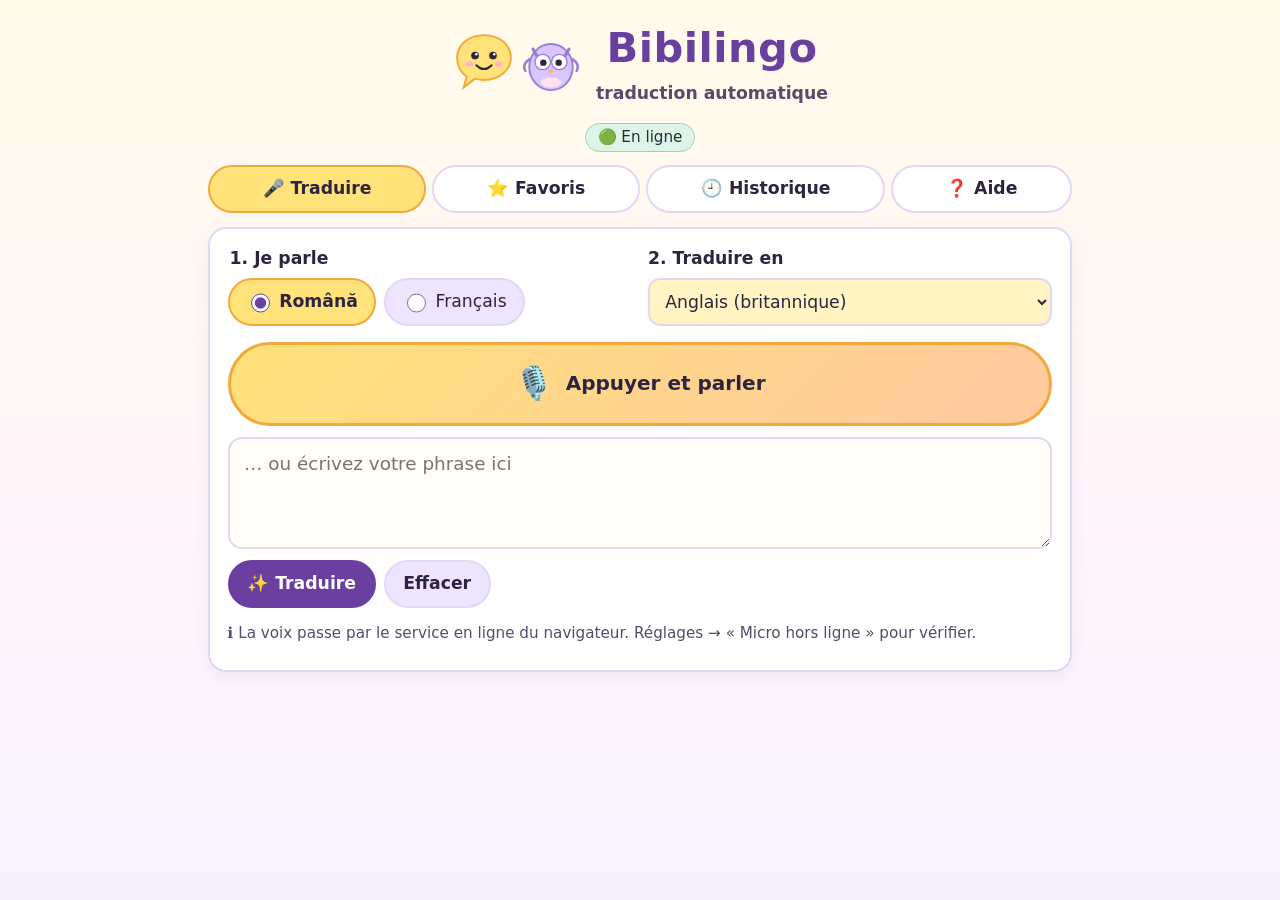
==== web/index.html @ a71713a9 "Bibilingo 1.0.0 – application Android, site web et compilation automatique Co-Authored-By: Claude Op" ====
<!DOCTYPE html>
<html lang="fr">
<head>
<meta charset="utf-8">
<meta name="viewport" content="width=device-width, initial-scale=1, viewport-fit=cover">
<meta http-equiv="Content-Security-Policy" content="default-src 'self'; script-src 'self'; style-src 'self'; img-src 'self' data:; connect-src 'self' https://api.mymemory.translated.net; media-src 'self'; object-src 'none'; base-uri 'none'; form-action 'none'">
<meta name="referrer" content="no-referrer">
<meta name="theme-color" content="#FFE27A">
<meta name="description" content="Bibilingo – traduction automatique : parlez en roumain ou en français, obtenez la traduction écrite et l'audio dans 15 langues, même hors ligne.">
<title>Bibilingo – traduction automatique</title>
<link rel="manifest" href="manifest.webmanifest">
<link rel="icon" href="icons/icon.svg" type="image/svg+xml">
<link rel="apple-touch-icon" href="icons/icon-192.png">
<link rel="stylesheet" href="styles.css">
</head>
<body>
<a class="skip" href="#main">Aller au contenu principal</a>

<header class="top">
  <div class="mascots" aria-hidden="true">
    <svg class="bibi" viewBox="0 0 100 100"><path d="M50 8c24 0 42 15 42 35S74 78 50 78c-5 0-10-1-14-2L18 90l5-17C13 66 8 55 8 43 8 23 26 8 50 8z" fill="#FFE27A" stroke="#F2A93B" stroke-width="3"/><circle cx="36" cy="40" r="6" fill="#2E2440"/><circle cx="64" cy="40" r="6" fill="#2E2440"/><circle cx="38" cy="38" r="2" fill="#fff"/><circle cx="66" cy="38" r="2" fill="#fff"/><ellipse cx="27" cy="53" rx="6" ry="4" fill="#FFB3C7"/><ellipse cx="73" cy="53" rx="6" ry="4" fill="#FFB3C7"/><path class="mouth" d="M38 55q12 12 24 0" fill="none" stroke="#2E2440" stroke-width="3" stroke-linecap="round"/></svg>
    <svg class="lingo" viewBox="0 0 100 100"><ellipse cx="50" cy="58" rx="34" ry="36" fill="#D9C6FF" stroke="#9B7BD8" stroke-width="3"/><path d="M22 30l8 14M78 30l-8 14" stroke="#9B7BD8" stroke-width="5" stroke-linecap="round"/><circle cx="37" cy="50" r="12" fill="#fff" stroke="#9B7BD8" stroke-width="2"/><circle cx="63" cy="50" r="12" fill="#fff" stroke="#9B7BD8" stroke-width="2"/><circle cx="38" cy="51" r="5" fill="#2E2440"/><circle cx="62" cy="51" r="5" fill="#2E2440"/><path d="M45 62l5 7 5-7z" fill="#FFB36B"/><ellipse cx="50" cy="82" rx="16" ry="8" fill="#FFE0EC"/><path d="M10 64q-6-10 6-18M90 64q6-10-6-18" stroke="#9B7BD8" stroke-width="4" fill="none" stroke-linecap="round"/></svg>
  </div>
  <div>
    <h1>Bibilingo</h1>
    <p class="subtitle">traduction automatique</p>
  </div>
  <p id="net" class="net" role="status"></p>
</header>

<nav class="tabs" aria-label="Sections">
  <button class="tab" aria-controls="p-traduire" aria-current="page" data-tab="p-traduire">🎤 Traduire</button>
  <button class="tab" aria-controls="p-guide" data-tab="p-guide">⭐ Favoris</button>
  <button class="tab" aria-controls="p-histo" data-tab="p-histo">🕘 Historique</button>
  <button class="tab" aria-controls="p-aide" data-tab="p-aide">❓ Aide</button>
</nav>

<main id="main">

<!-- ===== TRADUIRE ===== -->
<section id="p-traduire" class="panel" aria-labelledby="h-trad">
  <h2 id="h-trad" class="sr-only">Traduire</h2>

  <div class="langs">
    <fieldset class="src">
      <legend>1. Je parle</legend>
      <label class="pill"><input type="radio" name="src" value="ro" checked> Română</label>
      <label class="pill"><input type="radio" name="src" value="fr"> Français</label>
    </fieldset>
    <div class="tgt">
      <label for="target">2. Traduire en</label>
      <select id="target"></select>
    </div>
  </div>

  <div class="input-zone">
    <button id="mic" class="mic" type="button" aria-pressed="false">
      <span class="mic-ico" aria-hidden="true">🎙️</span>
      <span id="mic-label">Appuyer et parler</span>
    </button>
    <label for="text" class="sr-only">Texte à traduire</label>
    <textarea id="text" rows="3" maxlength="1000" placeholder="… ou écrivez votre phrase ici"></textarea>
    <div class="row">
      <button id="go" class="btn primary" type="button">✨ Traduire</button>
      <button id="clear" class="btn" type="button">Effacer</button>
    </div>
    <p id="mic-info" class="hint" role="status"></p>
  </div>

  <article id="result" class="result" aria-live="polite" hidden>
    <p class="badge" id="r-source"></p>
    <p class="r-text" id="r-text"></p>
    <div class="row">
      <button id="speak" class="btn primary" type="button">🔊 Écouter</button>
      <button id="slow" class="btn" type="button">🐢 Lentement</button>
      <button id="copy" class="btn" type="button">📋 Copier</button>
      <button id="fav" class="btn" type="button">⭐ Favori</button>
    </div>
    <h3 class="words-title">Touchez un mot pour l'entendre</h3>
    <div id="words" class="words"></div>
    <p id="voice-info" class="hint"></p>
  </article>

  <div id="fallback" class="fallback" hidden>
    <p><strong>Traduction impossible ici pour l'instant.</strong> Cet appareil n'a pas de traducteur intégré et la phrase n'est pas dans vos favoris.</p>
    <ol>
      <li>Avec internet : activez « Traduction en ligne » dans <button class="link" type="button" data-goto="p-aide">Aide → Réglages</button>, puis retraduisez.</li>
      <li>Sans internet : choisissez une phrase proche dans les <button class="link" type="button" data-goto="p-guide">Favoris</button>.</li>
      <li>Ou ouvrez le texte dans Google Traduction (le texte est envoyé à Google) :</li>
    </ol>
    <a id="gt-link" class="btn" href="#" target="_blank" rel="noopener noreferrer">Ouvrir dans Google Traduction ↗</a>
    <p class="hint">Ne faites jamais cela avec une information confidentielle.</p>
  </div>
</section>

<!-- ===== GUIDE ===== -->
<section id="p-guide" class="panel" aria-labelledby="h-guide" hidden>
  <h2 id="h-guide">Favoris et phrases métier (100 % hors ligne)</h2>
  <p class="hint">Langue : <strong id="g-lang"></strong> · changez-la dans l'onglet Traduire.</p>
  <div id="cats" class="cats" role="group" aria-label="Catégories"></div>
  <ul id="phrases" class="phrases"></ul>
</section>

<!-- ===== HISTORIQUE ===== -->
<section id="p-histo" class="panel" aria-labelledby="h-histo" hidden>
  <h2 id="h-histo">Historique</h2>
  <p class="hint">Gardé uniquement sur cet appareil (50 dernières traductions).</p>
  <div class="row">
    <label class="pill"><input type="checkbox" id="keep-histo" checked> Garder l'historique</label>
    <button id="clear-histo" class="btn" type="button">🗑️ Tout effacer</button>
  </div>
  <ul id="histo" class="phrases"></ul>
</section>

<!-- ===== AIDE ===== -->
<section id="p-aide" class="panel" aria-labelledby="h-aide" hidden>
  <h2 id="h-aide">Aide et confidentialité</h2>
  <h3>Comment ça marche ?</h3>
  <ol>
    <li>Choisissez <strong>Română</strong> ou <strong>Français</strong>.</li>
    <li>Choisissez la langue d'arrivée.</li>
    <li>Appuyez sur 🎙️ et parlez : la traduction s'affiche <strong>et se lit toute seule</strong>. (Ou écrivez, puis ✨ Traduire.)</li>
    <li>Réécoutez (🔊), lentement (🐢), ou touchez un mot pour l'entendre seul.</li>
  </ol>
  <h3>Ce qui marche sans internet</h3>
  <ul>
    <li><strong>Partout :</strong> vos favoris, les 30 phrases métier (× 15 langues), l'historique, et l'audio si la voix de la langue est installée.</li>
    <li><strong>Sur PC Windows 11 avec Chrome ou Edge récents :</strong> la traduction de n'importe quelle phrase, sur l'appareil (le modèle se télécharge une fois).</li>
    <li><strong>Micro :</strong> sur l'appareil quand c'est possible ; sinon le navigateur utilise son service en ligne (Google ou Apple). L'état est affiché sous le micro.</li>
  </ul>
  <div id="native-box" class="settings" hidden>
    <h3>Langues hors ligne (application Android)</h3>
    <p>À faire <strong>une fois, avec internet</strong> : environ 30 Mo par langue.</p>
    <label class="pill"><input type="checkbox" id="wifi-only" checked> Seulement en Wi-Fi</label>
    <button id="dl-all" class="btn primary" type="button">⬇️ Télécharger toutes les langues</button>
    <p id="dl-status" class="hint" role="status"></p>
    <button id="voice-settings" class="btn" type="button">🔊 Réglages des voix du téléphone</button>
  </div>
  <h3>Réglages</h3>
  <div class="settings">
    <label class="pill"><input type="checkbox" id="set-auto"> Lire la traduction automatiquement</label>
    <label class="pill"><input type="checkbox" id="set-online"> Traduction en ligne (si pas de traducteur sur l'appareil)</label>
    <p class="hint">En ligne, le texte est envoyé au service MyMemory (Translated, Italie). Désactivé par défaut. À ne pas utiliser pour une information confidentielle.</p>
    <label for="set-rate">Vitesse de la voix</label>
    <select id="set-rate"><option value="0.7">Lente</option><option value="0.95">Normale</option><option value="1.15">Rapide</option></select>
    <button id="probe-sr" class="btn" type="button">🎙️ Micro hors ligne : vérifier / installer</button>
    <button id="forget-mic" class="btn" type="button">Retirer mon accord pour le micro en ligne</button>
  </div>
  <h3>Installer les voix (prononciation hors ligne)</h3>
  <ul>
    <li><strong>Windows 11 :</strong> Paramètres → Heure et langue → Voix → Ajouter des voix (ex. « English (United Kingdom) »).</li>
    <li><strong>Android :</strong> Paramètres → Système → Langues → Synthèse vocale → Moteur Google → Installer les données vocales.</li>
    <li><strong>iPhone :</strong> Réglages → Accessibilité → Contenu énoncé → Voix → choisir la langue → télécharger.</li>
  </ul>
  <h3>État de cet appareil</h3>
  <ul id="caps" class="caps"></ul>
  <h3>Confidentialité (RGPD)</h3>
  <p>Traduction hors ligne de l'application Android : <strong>Google ML Kit</strong> (modèles Google Traduction). Les traductions automatiques peuvent contenir des erreurs : vérifiez les phrases importantes.</p>
  <p>Bibilingo ne collecte aucune donnée, n'a pas de serveur, pas de publicité ni de traceur. Détails : <a href="privacy.html">politique de confidentialité</a>.</p>
  <p class="hint">Version <span id="ver"></span></p>
</section>
</main>

<div id="consent" class="modal" role="dialog" aria-modal="true" aria-labelledby="c-title" hidden>
  <div class="modal-box">
    <h2 id="c-title">Micro : une précision</h2>
    <p>Sur cet appareil, la reconnaissance de la voix <strong>passe par le service en ligne du navigateur</strong> (Google ou Apple). Votre voix leur est donc envoyée.</p>
    <p>Pour rester 100 % privé, écrivez plutôt votre phrase ou utilisez le guide.</p>
    <div class="row">
      <button id="c-ok" class="btn primary" type="button">J'accepte, utiliser le micro</button>
      <button id="c-no" class="btn" type="button">Non merci</button>
    </div>
  </div>
</div>

<p id="toast" class="toast" role="status" aria-live="polite"></p>

<script src="phrases.js"></script>
<script src="app.js"></script>
</body>
</html>
---- web/styles.css ----
:root{
  --jaune:#FFF4C2; --jaune-fort:#FFE27A; --orange:#FFD9B3; --orange-fort:#F2A93B;
  --mauve:#EDE4FF; --mauve-fort:#6B3FA0; --rose:#FFE0EC; --vert:#DDF5E6;
  --texte:#2E2440; --doux:#574B6A; --bord:#E3D7F2; --blanc:#fff;
  --r:18px;
}
*{box-sizing:border-box}
html{-webkit-text-size-adjust:100%}
body{margin:0;min-height:100vh;font-family:"Segoe UI",system-ui,-apple-system,Roboto,"Noto Sans",Arial,sans-serif;font-size:1.08rem;line-height:1.55;color:var(--texte);
  background:linear-gradient(180deg,#FFFBEA 0%,#FFF5FA 55%,#F7F2FF 100%);
  padding:env(safe-area-inset-top) env(safe-area-inset-right) env(safe-area-inset-bottom) env(safe-area-inset-left)}
button,select,textarea,input{font:inherit;color:inherit}
:focus-visible{outline:3px solid #E86A10;outline-offset:2px}
.sr-only{position:absolute;width:1px;height:1px;overflow:hidden;clip:rect(0 0 0 0);white-space:nowrap}
.skip{position:absolute;left:-999px;top:0}.skip:focus{left:1rem;top:1rem;background:#fff;padding:.5rem 1rem;z-index:20;border-radius:8px}

.top{display:flex;align-items:center;gap:.8rem;flex-wrap:wrap;justify-content:center;padding:1rem 1rem .4rem;text-align:center}
.top h1{margin:0;font-size:clamp(1.9rem,6vw,2.6rem);letter-spacing:.5px;color:var(--mauve-fort)}
.subtitle{margin:0;font-weight:600;color:var(--doux)}
.mascots{display:flex;gap:.2rem}
.mascots svg{width:64px;height:64px}
.net{flex-basis:100%;margin:.2rem 0 0;font-size:.95rem}
.net span{display:inline-block;padding:.1rem .7rem;border-radius:999px;background:var(--vert);border:1px solid #9BD3B0}
.net span.off{background:var(--orange);border-color:var(--orange-fort)}

.tabs{display:flex;gap:.4rem;overflow-x:auto;padding:.4rem 1rem;max-width:56rem;margin:0 auto;scrollbar-width:thin}
.tab{flex:1 0 auto;min-height:48px;border:2px solid var(--bord);background:var(--blanc);border-radius:999px;padding:.4rem 1rem;cursor:pointer;font-weight:600}
.tab[aria-current="page"]{background:var(--jaune-fort);border-color:var(--orange-fort)}

main{max-width:56rem;margin:0 auto;padding:.5rem 1rem 3rem}
.panel{background:var(--blanc);border:2px solid var(--bord);border-radius:var(--r);padding:1rem 1.1rem 1.3rem;box-shadow:0 6px 18px rgba(107,63,160,.07)}
h2{margin:.2rem 0 .6rem;font-size:1.35rem}
h3{font-size:1.1rem;margin:1rem 0 .4rem}

.langs{display:grid;grid-template-columns:1fr 1fr;gap:1rem;align-items:end}
@media (max-width:560px){.langs{grid-template-columns:1fr}}
fieldset{border:0;margin:0;padding:0;display:flex;gap:.5rem;flex-wrap:wrap}
legend,.tgt label{font-weight:700;margin-bottom:.35rem;display:block}
.pill{display:inline-flex;align-items:center;gap:.4rem;min-height:48px;padding:.3rem 1rem;border-radius:999px;background:var(--mauve);border:2px solid var(--bord);cursor:pointer}
.pill:has(input:checked){background:var(--jaune-fort);border-color:var(--orange-fort);font-weight:700}
.pill input{width:1.2rem;height:1.2rem;accent-color:var(--mauve-fort)}
select{width:100%;min-height:48px;padding:.4rem .7rem;border-radius:12px;border:2px solid var(--bord);background:var(--jaune)}

.input-zone{margin-top:1rem;display:grid;gap:.7rem}
.mic{display:flex;align-items:center;justify-content:center;gap:.7rem;min-height:84px;border-radius:999px;border:3px solid var(--orange-fort);
  background:linear-gradient(135deg,var(--jaune-fort),#FFC8A0);font-size:1.25rem;font-weight:700;cursor:pointer}
.mic-ico{font-size:2rem}
.mic[aria-pressed="true"]{background:linear-gradient(135deg,#FFB3C7,#D9C6FF);border-color:var(--mauve-fort)}
textarea{width:100%;border-radius:14px;border:2px solid var(--bord);padding:.7rem .9rem;background:#FFFDF6;resize:vertical;font-size:1.15rem}
.row{display:flex;flex-wrap:wrap;gap:.5rem;align-items:center}
.btn{min-height:48px;padding:.4rem 1.1rem;border-radius:999px;border:2px solid var(--bord);background:var(--mauve);cursor:pointer;font-weight:600;text-decoration:none;display:inline-flex;align-items:center;color:var(--texte)}
.btn.primary{background:var(--mauve-fort);border-color:var(--mauve-fort);color:#fff}
.btn:disabled{opacity:.55;cursor:not-allowed}
.link{background:none;border:0;padding:0;color:var(--mauve-fort);text-decoration:underline;font-weight:700;cursor:pointer}
.hint{color:var(--doux);font-size:.95rem;margin:.2rem 0}

.result{margin-top:1rem;border-radius:var(--r);padding:1rem;background:linear-gradient(135deg,var(--jaune),var(--rose));border:2px solid #FFC9A3}
.badge{display:inline-block;margin:0;padding:.1rem .7rem;border-radius:999px;background:#fff;font-size:.88rem;border:1px solid var(--bord)}
.r-text{font-size:clamp(1.35rem,4.5vw,1.8rem);font-weight:700;margin:.6rem 0;word-break:break-word}
.words-title{font-size:1rem;margin:.9rem 0 .3rem}
.words{display:flex;flex-wrap:wrap;gap:.4rem}
.word{min-height:44px;min-width:44px;padding:.3rem .8rem;border-radius:12px;border:2px solid #fff;background:rgba(255,255,255,.75);cursor:pointer;font-size:1.1rem}
.word.playing{background:var(--jaune-fort);border-color:var(--orange-fort)}

.fallback{margin-top:1rem;padding:1rem;border-radius:var(--r);background:var(--orange);border:2px solid var(--orange-fort)}

.cats{display:flex;flex-wrap:wrap;gap:.4rem;margin:.6rem 0}
.cat{min-height:44px;border-radius:999px;border:2px solid var(--bord);background:var(--mauve);padding:.3rem .9rem;cursor:pointer;font-weight:600}
.cat[aria-pressed="true"]{background:var(--jaune-fort);border-color:var(--orange-fort)}
.phrases{list-style:none;padding:0;margin:0;display:grid;gap:.6rem}
.phrases li{border:2px solid var(--bord);border-radius:14px;padding:.7rem .9rem;background:#FFFDF8;display:grid;grid-template-columns:1fr auto;gap:.4rem;align-items:center}
.ph-src{margin:0;color:var(--doux);font-size:.95rem}
.ph-tgt{margin:.1rem 0 0;font-weight:700;font-size:1.15rem}
.ph-btns{display:flex;gap:.3rem}
.icon-btn{min-width:48px;min-height:48px;border-radius:50%;border:2px solid var(--bord);background:var(--jaune);cursor:pointer;font-size:1.2rem}
.caps li{margin:.2rem 0}

.modal{position:fixed;inset:0;background:rgba(46,36,64,.45);display:grid;place-items:center;padding:1rem;z-index:30}
.modal[hidden]{display:none}
.modal-box{max-width:30rem;background:#fff;border-radius:var(--r);padding:1.2rem;border:3px solid var(--mauve-fort)}
.toast{position:fixed;left:50%;bottom:1.2rem;transform:translateX(-50%);background:var(--texte);color:#fff;padding:.5rem 1rem;border-radius:999px;margin:0;opacity:0;pointer-events:none;transition:opacity .2s}
.toast.show{opacity:1}

@media (prefers-reduced-motion:no-preference){
  .mascots .bibi{animation:bob 3s ease-in-out infinite}
  .mascots .lingo{animation:bob 3s ease-in-out .6s infinite}
  body.listening .mascots svg{animation:wiggle .5s ease-in-out infinite}
  @keyframes bob{50%{transform:translateY(-5px)}}
  @keyframes wiggle{25%{transform:rotate(-6deg)}75%{transform:rotate(6deg)}}
}
@media (forced-colors:active){.btn,.tab,.pill,.mic{border:2px solid ButtonText}}
.settings{display:grid;gap:.5rem;justify-items:start}
.settings select{max-width:16rem}
.dl-card{margin:1rem 0}.dl-card h3{margin-top:0}.dl-card ol{margin:.6rem 0}
.dl-card.mine{border-width:3px;border-color:var(--mauve-fort)}
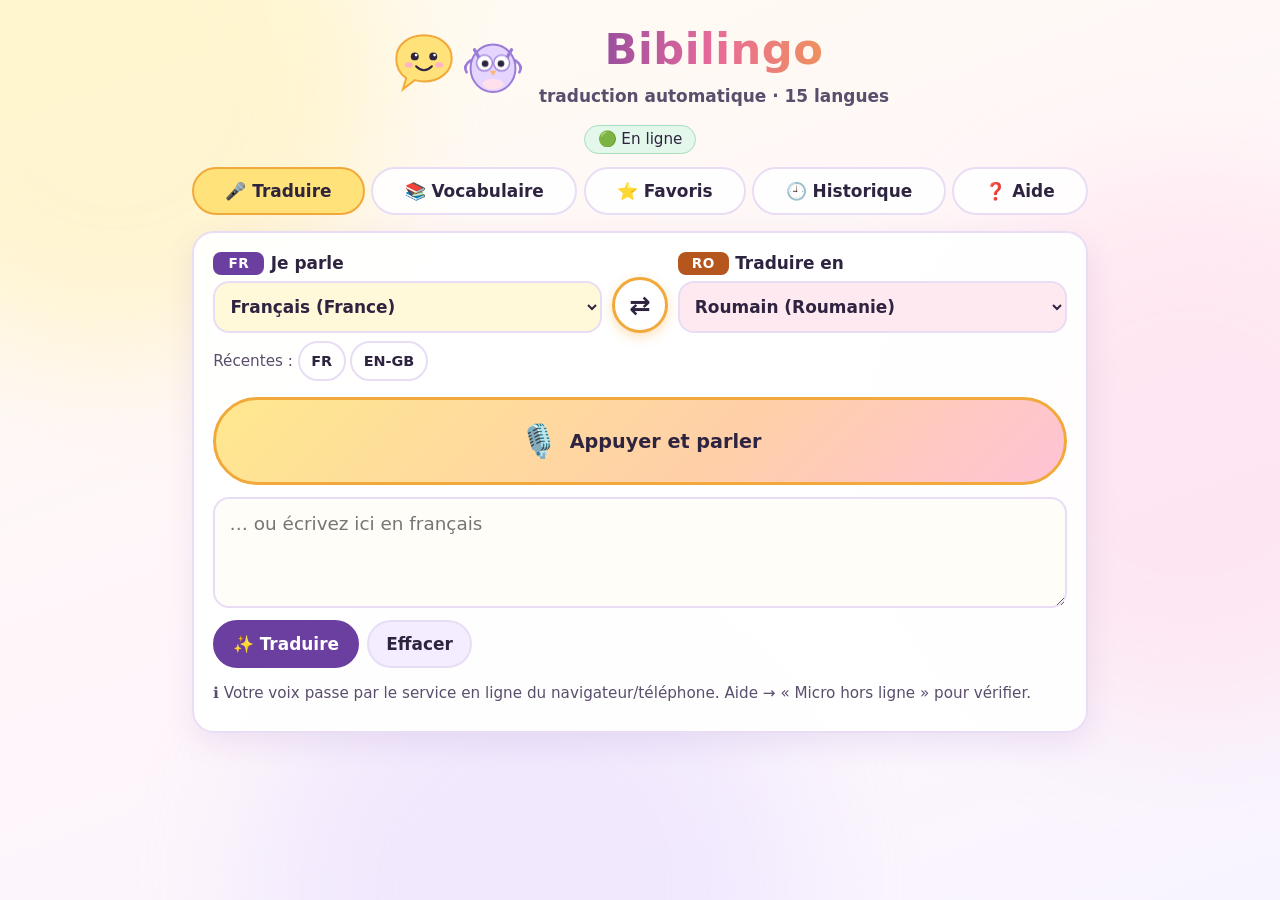
==== commit 08dbdc1e: "Bibilingo 2.0 : 15 langues en entrée et en sortie, translittération, vocabulaire, voix natives Langu" ====
--- a/web/index.html
+++ b/web/index.html
@@ -5,8 +5,8 @@
 <meta name="viewport" content="width=device-width, initial-scale=1, viewport-fit=cover">
 <meta http-equiv="Content-Security-Policy" content="default-src 'self'; script-src 'self'; style-src 'self'; img-src 'self' data:; connect-src 'self' https://api.mymemory.translated.net; media-src 'self'; object-src 'none'; base-uri 'none'; form-action 'none'">
 <meta name="referrer" content="no-referrer">
-<meta name="theme-color" content="#FFE27A">
-<meta name="description" content="Bibilingo – traduction automatique : parlez en roumain ou en français, obtenez la traduction écrite et l'audio dans 15 langues, même hors ligne.">
+<meta name="theme-color" content="#FFF1B8">
+<meta name="description" content="Bibilingo – traduction automatique entre 15 langues : parlez ou écrivez dans n'importe quelle langue, obtenez la traduction écrite, la translittération et la voix native, même hors ligne.">
 <title>Bibilingo – traduction automatique</title>
 <link rel="manifest" href="manifest.webmanifest">
 <link rel="icon" href="icons/icon.svg" type="image/svg+xml">
@@ -15,46 +15,49 @@
 </head>
 <body>
 <a class="skip" href="#main">Aller au contenu principal</a>
+<div class="blobs" aria-hidden="true"><i></i><i></i><i></i></div>
 
 <header class="top">
   <div class="mascots" aria-hidden="true">
-    <svg class="bibi" viewBox="0 0 100 100"><path d="M50 8c24 0 42 15 42 35S74 78 50 78c-5 0-10-1-14-2L18 90l5-17C13 66 8 55 8 43 8 23 26 8 50 8z" fill="#FFE27A" stroke="#F2A93B" stroke-width="3"/><circle cx="36" cy="40" r="6" fill="#2E2440"/><circle cx="64" cy="40" r="6" fill="#2E2440"/><circle cx="38" cy="38" r="2" fill="#fff"/><circle cx="66" cy="38" r="2" fill="#fff"/><ellipse cx="27" cy="53" rx="6" ry="4" fill="#FFB3C7"/><ellipse cx="73" cy="53" rx="6" ry="4" fill="#FFB3C7"/><path class="mouth" d="M38 55q12 12 24 0" fill="none" stroke="#2E2440" stroke-width="3" stroke-linecap="round"/></svg>
-    <svg class="lingo" viewBox="0 0 100 100"><ellipse cx="50" cy="58" rx="34" ry="36" fill="#D9C6FF" stroke="#9B7BD8" stroke-width="3"/><path d="M22 30l8 14M78 30l-8 14" stroke="#9B7BD8" stroke-width="5" stroke-linecap="round"/><circle cx="37" cy="50" r="12" fill="#fff" stroke="#9B7BD8" stroke-width="2"/><circle cx="63" cy="50" r="12" fill="#fff" stroke="#9B7BD8" stroke-width="2"/><circle cx="38" cy="51" r="5" fill="#2E2440"/><circle cx="62" cy="51" r="5" fill="#2E2440"/><path d="M45 62l5 7 5-7z" fill="#FFB36B"/><ellipse cx="50" cy="82" rx="16" ry="8" fill="#FFE0EC"/><path d="M10 64q-6-10 6-18M90 64q6-10-6-18" stroke="#9B7BD8" stroke-width="4" fill="none" stroke-linecap="round"/></svg>
+    <svg class="bibi" viewBox="0 0 100 100"><path d="M50 8c24 0 42 15 42 35S74 78 50 78c-5 0-10-1-14-2L18 90l5-17C13 66 8 55 8 43 8 23 26 8 50 8z" fill="#FFE27A" stroke="#F2A93B" stroke-width="3"/><g class="eyes"><circle cx="36" cy="40" r="6" fill="#2E2440"/><circle cx="64" cy="40" r="6" fill="#2E2440"/><circle cx="38" cy="38" r="2" fill="#fff"/><circle cx="66" cy="38" r="2" fill="#fff"/></g><ellipse cx="27" cy="53" rx="6" ry="4" fill="#FFB3C7"/><ellipse cx="73" cy="53" rx="6" ry="4" fill="#FFB3C7"/><path class="mouth" d="M38 55q12 12 24 0" fill="none" stroke="#2E2440" stroke-width="3" stroke-linecap="round"/></svg>
+    <svg class="lingo" viewBox="0 0 100 100"><ellipse cx="50" cy="58" rx="34" ry="36" fill="#E4D6FF" stroke="#9B7BD8" stroke-width="3"/><path d="M22 30l8 14M78 30l-8 14" stroke="#9B7BD8" stroke-width="5" stroke-linecap="round"/><g class="eyes"><circle cx="37" cy="50" r="12" fill="#fff" stroke="#9B7BD8" stroke-width="2"/><circle cx="63" cy="50" r="12" fill="#fff" stroke="#9B7BD8" stroke-width="2"/><circle cx="38" cy="51" r="5" fill="#2E2440"/><circle cx="62" cy="51" r="5" fill="#2E2440"/></g><path d="M45 62l5 7 5-7z" fill="#FFB36B"/><ellipse cx="50" cy="82" rx="16" ry="8" fill="#FFE0EC"/><path class="wing" d="M10 64q-6-10 6-18M90 64q6-10-6-18" stroke="#9B7BD8" stroke-width="4" fill="none" stroke-linecap="round"/></svg>
   </div>
   <div>
     <h1>Bibilingo</h1>
-    <p class="subtitle">traduction automatique</p>
+    <p class="subtitle">traduction automatique · 15 langues</p>
   </div>
   <p id="net" class="net" role="status"></p>
 </header>
 
 <nav class="tabs" aria-label="Sections">
   <button class="tab" aria-controls="p-traduire" aria-current="page" data-tab="p-traduire">🎤 Traduire</button>
-  <button class="tab" aria-controls="p-guide" data-tab="p-guide">⭐ Favoris</button>
+  <button class="tab" aria-controls="p-vocab" data-tab="p-vocab">📚 Vocabulaire</button>
+  <button class="tab" aria-controls="p-favs" data-tab="p-favs">⭐ Favoris</button>
   <button class="tab" aria-controls="p-histo" data-tab="p-histo">🕘 Historique</button>
   <button class="tab" aria-controls="p-aide" data-tab="p-aide">❓ Aide</button>
 </nav>
 
 <main id="main">
 
-<!-- ===== TRADUIRE ===== -->
 <section id="p-traduire" class="panel" aria-labelledby="h-trad">
   <h2 id="h-trad" class="sr-only">Traduire</h2>
 
-  <div class="langs">
-    <fieldset class="src">
-      <legend>1. Je parle</legend>
-      <label class="pill"><input type="radio" name="src" value="ro" checked> Română</label>
-      <label class="pill"><input type="radio" name="src" value="fr"> Français</label>
-    </fieldset>
-    <div class="tgt">
-      <label for="target">2. Traduire en</label>
-      <select id="target"></select>
-    </div>
-  </div>
+  <div class="langbar">
+    <div class="lang-box from">
+      <label for="src"><span class="code" id="src-code"></span> Je parle</label>
+      <select id="src"></select>
+    </div>
+    <button id="swap" class="swap" type="button" aria-label="Inverser les langues" title="Inverser les langues">⇄</button>
+    <div class="lang-box to">
+      <label for="tgt"><span class="code" id="tgt-code"></span> Traduire en</label>
+      <select id="tgt"></select>
+    </div>
+  </div>
+  <div class="recent-row"><span class="hint">Récentes :</span> <span id="recent" class="recent"></span></div>
 
   <div class="input-zone">
     <button id="mic" class="mic" type="button" aria-pressed="false">
+      <span class="rings" aria-hidden="true"><i></i><i></i><i></i></span>
       <span class="mic-ico" aria-hidden="true">🎙️</span>
       <span id="mic-label">Appuyer et parler</span>
     </button>
@@ -68,11 +71,15 @@
   </div>
 
   <article id="result" class="result" aria-live="polite" hidden>
-    <p class="badge" id="r-source"></p>
+    <div id="sparkles" class="sparkles" aria-hidden="true"></div>
+    <p class="badges"><span class="badge" id="r-pair"></span> <span class="badge soft" id="r-source"></span></p>
+    <p class="r-input" id="r-input"></p>
     <p class="r-text" id="r-text"></p>
+    <p class="roman" id="r-roman" hidden></p>
     <div class="row">
       <button id="speak" class="btn primary" type="button">🔊 Écouter</button>
       <button id="slow" class="btn" type="button">🐢 Lentement</button>
+      <button id="reply" class="btn accent" type="button">↩️ Répondre</button>
       <button id="copy" class="btn" type="button">📋 Copier</button>
       <button id="fav" class="btn" type="button">⭐ Favori</button>
     </div>
@@ -82,26 +89,32 @@
   </article>
 
   <div id="fallback" class="fallback" hidden>
-    <p><strong>Traduction impossible ici pour l'instant.</strong> Cet appareil n'a pas de traducteur intégré et la phrase n'est pas dans vos favoris.</p>
-    <ol>
-      <li>Avec internet : activez « Traduction en ligne » dans <button class="link" type="button" data-goto="p-aide">Aide → Réglages</button>, puis retraduisez.</li>
-      <li>Sans internet : choisissez une phrase proche dans les <button class="link" type="button" data-goto="p-guide">Favoris</button>.</li>
-      <li>Ou ouvrez le texte dans Google Traduction (le texte est envoyé à Google) :</li>
-    </ol>
+    <p><strong>Pas de traducteur sur cet appareil</strong> (c'est le cas des iPhone et de Safari) et la phrase n'est pas dans le vocabulaire.</p>
+    <p>Touchez <strong>🌐 Traduire en ligne maintenant</strong> (votre choix est retenu). Le texte est envoyé au service MyMemory : jamais d'information confidentielle.</p>
+    <button id="go-online" class="btn primary" type="button">🌐 Traduire en ligne maintenant</button>
     <a id="gt-link" class="btn" href="#" target="_blank" rel="noopener noreferrer">Ouvrir dans Google Traduction ↗</a>
-    <p class="hint">Ne faites jamais cela avec une information confidentielle.</p>
-  </div>
-</section>
-
-<!-- ===== GUIDE ===== -->
-<section id="p-guide" class="panel" aria-labelledby="h-guide" hidden>
-  <h2 id="h-guide">Favoris et phrases métier (100 % hors ligne)</h2>
-  <p class="hint">Langue : <strong id="g-lang"></strong> · changez-la dans l'onglet Traduire.</p>
-  <div id="cats" class="cats" role="group" aria-label="Catégories"></div>
-  <ul id="phrases" class="phrases"></ul>
-</section>
-
-<!-- ===== HISTORIQUE ===== -->
+    <p class="hint">Sans internet : cherchez une phrase proche dans le <button class="link" type="button" data-goto="p-vocab">Vocabulaire</button>.</p>
+  </div>
+</section>
+
+<section id="p-vocab" class="panel" aria-labelledby="h-vocab" hidden>
+  <h2 id="h-vocab">Vocabulaire (100 % hors ligne)</h2>
+  <div class="row">
+    <p class="hint"><strong id="v-pair"></strong></p>
+    <button id="v-swap" class="btn" type="button">⇄ Inverser</button>
+  </div>
+  <label for="v-search" class="sr-only">Chercher dans le vocabulaire</label>
+  <input id="v-search" class="search" type="search" placeholder="🔎 Chercher un mot, dans n'importe quelle langue">
+  <div id="themes" class="cats" role="group" aria-label="Thèmes"></div>
+  <ul id="vocab" class="phrases"></ul>
+</section>
+
+<section id="p-favs" class="panel" aria-labelledby="h-favs" hidden>
+  <h2 id="h-favs">Mes favoris</h2>
+  <p class="hint">Vos propres phrases, gardées sur cet appareil et utilisées même sans internet.</p>
+  <ul id="favs" class="phrases"></ul>
+</section>
+
 <section id="p-histo" class="panel" aria-labelledby="h-histo" hidden>
   <h2 id="h-histo">Historique</h2>
   <p class="hint">Gardé uniquement sur cet appareil (50 dernières traductions).</p>
@@ -112,21 +125,21 @@
   <ul id="histo" class="phrases"></ul>
 </section>
 
-<!-- ===== AIDE ===== -->
 <section id="p-aide" class="panel" aria-labelledby="h-aide" hidden>
   <h2 id="h-aide">Aide et confidentialité</h2>
   <h3>Comment ça marche ?</h3>
   <ol>
-    <li>Choisissez <strong>Română</strong> ou <strong>Français</strong>.</li>
-    <li>Choisissez la langue d'arrivée.</li>
-    <li>Appuyez sur 🎙️ et parlez : la traduction s'affiche <strong>et se lit toute seule</strong>. (Ou écrivez, puis ✨ Traduire.)</li>
-    <li>Réécoutez (🔊), lentement (🐢), ou touchez un mot pour l'entendre seul.</li>
+    <li>Choisissez la langue que vous parlez (<strong>Je parle</strong>) et celle d'arrivée (<strong>Traduire en</strong>) : les 15 langues sont possibles des deux côtés.</li>
+    <li>Appuyez sur 🎙️ et parlez : la traduction s'affiche, avec la <strong>translittération</strong> (grec, russe, japonais, chinois), et se lit toute seule.</li>
+    <li><strong>⇄</strong> inverse les langues à tout moment ; <strong>↩️ Répondre</strong> inverse et ouvre le micro pour la réponse de votre interlocuteur.</li>
+    <li>Touchez un mot pour l'entendre seul, 🐢 pour écouter lentement.</li>
   </ol>
   <h3>Ce qui marche sans internet</h3>
   <ul>
-    <li><strong>Partout :</strong> vos favoris, les 30 phrases métier (× 15 langues), l'historique, et l'audio si la voix de la langue est installée.</li>
-    <li><strong>Sur PC Windows 11 avec Chrome ou Edge récents :</strong> la traduction de n'importe quelle phrase, sur l'appareil (le modèle se télécharge une fois).</li>
-    <li><strong>Micro :</strong> sur l'appareil quand c'est possible ; sinon le navigateur utilise son service en ligne (Google ou Apple). L'état est affiché sous le micro.</li>
+    <li><strong>Partout :</strong> le vocabulaire, vos favoris, l'historique, la translittération et l'audio si la voix est installée.</li>
+    <li><strong>Application Android :</strong> toute phrase, entre les 15 langues, après « Télécharger toutes les langues ».</li>
+    <li><strong>Windows 11, Mac, Linux avec Chrome ou Edge récents :</strong> toute phrase, traduite sur l'ordinateur (modèle téléchargé une fois).</li>
+    <li><strong>iPhone, iPad, Safari :</strong> vocabulaire et favoris hors ligne ; les autres phrases demandent internet (bouton 🌐).</li>
   </ul>
   <div id="native-box" class="settings" hidden>
     <h3>Langues hors ligne (application Android)</h3>
@@ -139,24 +152,29 @@
   <h3>Réglages</h3>
   <div class="settings">
     <label class="pill"><input type="checkbox" id="set-auto"> Lire la traduction automatiquement</label>
+    <label class="pill"><input type="checkbox" id="set-translit"> Afficher la translittération (alphabet latin)</label>
     <label class="pill"><input type="checkbox" id="set-online"> Traduction en ligne (si pas de traducteur sur l'appareil)</label>
-    <p class="hint">En ligne, le texte est envoyé au service MyMemory (Translated, Italie). Désactivé par défaut. À ne pas utiliser pour une information confidentielle.</p>
+    <p class="hint">En ligne, le texte est envoyé au service MyMemory (Translated, Italie). Désactivé par défaut. Jamais pour une information confidentielle.</p>
     <label for="set-rate">Vitesse de la voix</label>
     <select id="set-rate"><option value="0.7">Lente</option><option value="0.95">Normale</option><option value="1.15">Rapide</option></select>
-    <button id="probe-sr" class="btn" type="button">🎙️ Micro hors ligne : vérifier / installer</button>
+    <button id="probe-sr" class="btn" type="button">🎙️ Micro hors ligne pour la langue parlée : vérifier / installer</button>
     <button id="forget-mic" class="btn" type="button">Retirer mon accord pour le micro en ligne</button>
   </div>
-  <h3>Installer les voix (prononciation hors ligne)</h3>
+  <h3>Voix natives (une par langue et par pays)</h3>
+  <p class="hint">Bibilingo choisit la voix du bon pays (ex. espagnol d'Argentine, portugais du Portugal). Vous pouvez en choisir une autre et la tester.</p>
+  <ul id="voices" class="voices"></ul>
+  <h3>Installer des voix et des langues de micro</h3>
   <ul>
-    <li><strong>Windows 11 :</strong> Paramètres → Heure et langue → Voix → Ajouter des voix (ex. « English (United Kingdom) »).</li>
-    <li><strong>Android :</strong> Paramètres → Système → Langues → Synthèse vocale → Moteur Google → Installer les données vocales.</li>
-    <li><strong>iPhone :</strong> Réglages → Accessibilité → Contenu énoncé → Voix → choisir la langue → télécharger.</li>
+    <li><strong>Windows 11 :</strong> Paramètres → Heure et langue → Voix → Ajouter des voix ; pour le micro : Heure et langue → Langue et région → Ajouter une langue.</li>
+    <li><strong>Android :</strong> Paramètres → Système → Langues → Synthèse vocale → moteur Google → Installer les données vocales ; micro : Google → Reconnaissance vocale hors ligne.</li>
+    <li><strong>iPhone / iPad :</strong> Réglages → Accessibilité → Contenu énoncé → Voix ; dictée : Réglages → Général → Clavier → ajouter le clavier de la langue.</li>
+    <li><strong>Mac :</strong> Réglages Système → Accessibilité → Contenu énoncé → Voix du système → Gérer les voix.</li>
+    <li><strong>Linux :</strong> voix du navigateur (Chrome : voix Google en ligne) ou paquet « speech-dispatcher » + « espeak-ng ».</li>
   </ul>
   <h3>État de cet appareil</h3>
   <ul id="caps" class="caps"></ul>
   <h3>Confidentialité (RGPD)</h3>
-  <p>Traduction hors ligne de l'application Android : <strong>Google ML Kit</strong> (modèles Google Traduction). Les traductions automatiques peuvent contenir des erreurs : vérifiez les phrases importantes.</p>
-  <p>Bibilingo ne collecte aucune donnée, n'a pas de serveur, pas de publicité ni de traceur. Détails : <a href="privacy.html">politique de confidentialité</a>.</p>
+  <p>Bibilingo ne collecte aucune donnée, n'a pas de serveur, pas de publicité ni de traceur. Traduction Android hors ligne : <strong>Google ML Kit</strong>. Pinyin : bibliothèque libre <strong>pinyin-pro</strong> (MIT), incluse dans l'application. Les traductions automatiques peuvent contenir des erreurs : vérifiez les phrases importantes. <a href="privacy.html">Politique de confidentialité</a> · <a href="telecharger.html">Télécharger / installer</a>.</p>
   <p class="hint">Version <span id="ver"></span></p>
 </section>
 </main>
@@ -165,7 +183,7 @@
   <div class="modal-box">
     <h2 id="c-title">Micro : une précision</h2>
     <p>Sur cet appareil, la reconnaissance de la voix <strong>passe par le service en ligne du navigateur</strong> (Google ou Apple). Votre voix leur est donc envoyée.</p>
-    <p>Pour rester 100 % privé, écrivez plutôt votre phrase ou utilisez le guide.</p>
+    <p>Pour rester 100 % privé, écrivez plutôt votre phrase ou utilisez le vocabulaire.</p>
     <div class="row">
       <button id="c-ok" class="btn primary" type="button">J'accepte, utiliser le micro</button>
       <button id="c-no" class="btn" type="button">Non merci</button>
@@ -175,7 +193,8 @@
 
 <p id="toast" class="toast" role="status" aria-live="polite"></p>
 
-<script src="phrases.js"></script>
+<script src="vocab.js"></script>
+<script src="translit.js"></script>
 <script src="app.js"></script>
 </body>
 </html>
--- a/web/styles.css
+++ b/web/styles.css
@@ -1,95 +1,167 @@
 :root{
-  --jaune:#FFF4C2; --jaune-fort:#FFE27A; --orange:#FFD9B3; --orange-fort:#F2A93B;
-  --mauve:#EDE4FF; --mauve-fort:#6B3FA0; --rose:#FFE0EC; --vert:#DDF5E6;
-  --texte:#2E2440; --doux:#574B6A; --bord:#E3D7F2; --blanc:#fff;
-  --r:18px;
+  --jaune:#FFF8D9; --jaune-fort:#FFE27A; --orange:#FFE6CC; --orange-fort:#F2A93B;
+  --mauve:#F3EDFF; --mauve-fort:#6B3FA0; --rose:#FFE9F1; --rose-fort:#E86A9A; --vert:#E3F7EA;
+  --texte:#2E2440; --doux:#5A4E6C; --bord:#E8DDF5; --blanc:#fff;
+  --r:22px; --ombre:0 10px 30px rgba(107,63,160,.10);
 }
 *{box-sizing:border-box}
+[hidden]{display:none!important}
 html{-webkit-text-size-adjust:100%}
-body{margin:0;min-height:100vh;font-family:"Segoe UI",system-ui,-apple-system,Roboto,"Noto Sans",Arial,sans-serif;font-size:1.08rem;line-height:1.55;color:var(--texte);
-  background:linear-gradient(180deg,#FFFBEA 0%,#FFF5FA 55%,#F7F2FF 100%);
+body{margin:0;min-height:100vh;font-family:"Segoe UI",system-ui,-apple-system,Roboto,"Noto Sans","Noto Sans CJK JP","Noto Sans SC",Arial,sans-serif;font-size:1.06rem;line-height:1.55;color:var(--texte);
+  background:linear-gradient(160deg,#FFFCEF 0%,#FFF6FA 50%,#F8F4FF 100%);overflow-x:hidden;
   padding:env(safe-area-inset-top) env(safe-area-inset-right) env(safe-area-inset-bottom) env(safe-area-inset-left)}
 button,select,textarea,input{font:inherit;color:inherit}
 :focus-visible{outline:3px solid #E86A10;outline-offset:2px}
 .sr-only{position:absolute;width:1px;height:1px;overflow:hidden;clip:rect(0 0 0 0);white-space:nowrap}
 .skip{position:absolute;left:-999px;top:0}.skip:focus{left:1rem;top:1rem;background:#fff;padding:.5rem 1rem;z-index:20;border-radius:8px}
 
-.top{display:flex;align-items:center;gap:.8rem;flex-wrap:wrap;justify-content:center;padding:1rem 1rem .4rem;text-align:center}
-.top h1{margin:0;font-size:clamp(1.9rem,6vw,2.6rem);letter-spacing:.5px;color:var(--mauve-fort)}
+/* fond animé très doux */
+.blobs{position:fixed;inset:0;z-index:-1;pointer-events:none;overflow:hidden}
+.blobs i{position:absolute;width:42vmax;height:42vmax;border-radius:50%;filter:blur(60px);opacity:.45}
+.blobs i:nth-child(1){background:#FFEFA8;left:-12vmax;top:-14vmax}
+.blobs i:nth-child(2){background:#FFD6E6;right:-14vmax;top:20vh}
+.blobs i:nth-child(3){background:#E6DAFF;left:20vw;bottom:-20vmax}
+
+.top{display:flex;align-items:center;gap:.8rem;flex-wrap:wrap;justify-content:center;padding:1rem 1rem .3rem;text-align:center}
+.top h1{margin:0;font-size:clamp(2rem,6vw,2.7rem);letter-spacing:.5px;background:linear-gradient(90deg,#6B3FA0,#E86A9A,#F2A93B);-webkit-background-clip:text;background-clip:text;color:transparent}
+@media (forced-colors:active){.top h1{color:CanvasText;background:none}}
 .subtitle{margin:0;font-weight:600;color:var(--doux)}
 .mascots{display:flex;gap:.2rem}
-.mascots svg{width:64px;height:64px}
+.mascots svg{width:66px;height:66px;overflow:visible}
 .net{flex-basis:100%;margin:.2rem 0 0;font-size:.95rem}
-.net span{display:inline-block;padding:.1rem .7rem;border-radius:999px;background:var(--vert);border:1px solid #9BD3B0}
+.net span{display:inline-block;padding:.1rem .8rem;border-radius:999px;background:var(--vert);border:1px solid #A8DDBB}
 .net span.off{background:var(--orange);border-color:var(--orange-fort)}
 
-.tabs{display:flex;gap:.4rem;overflow-x:auto;padding:.4rem 1rem;max-width:56rem;margin:0 auto;scrollbar-width:thin}
-.tab{flex:1 0 auto;min-height:48px;border:2px solid var(--bord);background:var(--blanc);border-radius:999px;padding:.4rem 1rem;cursor:pointer;font-weight:600}
+.tabs{display:flex;gap:.4rem;overflow-x:auto;padding:.5rem 1rem;max-width:58rem;margin:0 auto;scrollbar-width:thin}
+.tab{flex:1 0 auto;min-height:48px;border:2px solid var(--bord);background:rgba(255,255,255,.85);border-radius:999px;padding:.4rem 1rem;cursor:pointer;font-weight:600;transition:transform .15s,background .2s}
+.tab:hover{transform:translateY(-2px)}
 .tab[aria-current="page"]{background:var(--jaune-fort);border-color:var(--orange-fort)}
 
-main{max-width:56rem;margin:0 auto;padding:.5rem 1rem 3rem}
-.panel{background:var(--blanc);border:2px solid var(--bord);border-radius:var(--r);padding:1rem 1.1rem 1.3rem;box-shadow:0 6px 18px rgba(107,63,160,.07)}
+main{max-width:58rem;margin:0 auto;padding:.5rem 1rem 3rem}
+.panel{background:rgba(255,255,255,.92);border:2px solid var(--bord);border-radius:var(--r);padding:1.1rem 1.2rem 1.4rem;box-shadow:var(--ombre)}
 h2{margin:.2rem 0 .6rem;font-size:1.35rem}
-h3{font-size:1.1rem;margin:1rem 0 .4rem}
+h3{font-size:1.1rem;margin:1.1rem 0 .4rem}
 
-.langs{display:grid;grid-template-columns:1fr 1fr;gap:1rem;align-items:end}
-@media (max-width:560px){.langs{grid-template-columns:1fr}}
-fieldset{border:0;margin:0;padding:0;display:flex;gap:.5rem;flex-wrap:wrap}
-legend,.tgt label{font-weight:700;margin-bottom:.35rem;display:block}
-.pill{display:inline-flex;align-items:center;gap:.4rem;min-height:48px;padding:.3rem 1rem;border-radius:999px;background:var(--mauve);border:2px solid var(--bord);cursor:pointer}
-.pill:has(input:checked){background:var(--jaune-fort);border-color:var(--orange-fort);font-weight:700}
-.pill input{width:1.2rem;height:1.2rem;accent-color:var(--mauve-fort)}
-select{width:100%;min-height:48px;padding:.4rem .7rem;border-radius:12px;border:2px solid var(--bord);background:var(--jaune)}
+/* barre des langues */
+.langbar{display:grid;grid-template-columns:1fr auto 1fr;gap:.6rem;align-items:end}
+.lang-box label{display:flex;align-items:center;gap:.4rem;font-weight:700;margin-bottom:.3rem}
+.code{display:inline-block;min-width:3.2rem;text-align:center;padding:.05rem .5rem;border-radius:8px;background:var(--mauve-fort);color:#fff;font-size:.85rem;letter-spacing:.5px}
+.to .code{background:#B4561E}
+select{width:100%;min-height:52px;padding:.4rem .7rem;border-radius:16px;border:2px solid var(--bord);background:var(--jaune);cursor:pointer;font-weight:600}
+.to select{background:var(--rose)}
+.swap{width:56px;height:56px;border-radius:50%;border:3px solid var(--orange-fort);background:#fff;font-size:1.6rem;font-weight:700;cursor:pointer;box-shadow:0 4px 12px rgba(242,169,59,.35);transition:transform .2s}
+.swap:hover{transform:scale(1.08)}
+@media (max-width:560px){.langbar{grid-template-columns:1fr}.swap{justify-self:center;transform:rotate(90deg)}.swap:hover{transform:rotate(90deg) scale(1.08)}}
+.recent-row{margin:.5rem 0 0;display:flex;flex-wrap:wrap;gap:.3rem;align-items:center}
+.recent{display:inline-flex;flex-wrap:wrap;gap:.3rem}
+.chip{min-height:40px;min-width:48px;padding:.2rem .7rem;border-radius:999px;border:2px solid var(--bord);background:#fff;cursor:pointer;font-weight:700;font-size:.9rem;transition:transform .15s,background .15s}
+.chip:hover{transform:translateY(-2px);background:var(--rose)}
 
 .input-zone{margin-top:1rem;display:grid;gap:.7rem}
-.mic{display:flex;align-items:center;justify-content:center;gap:.7rem;min-height:84px;border-radius:999px;border:3px solid var(--orange-fort);
-  background:linear-gradient(135deg,var(--jaune-fort),#FFC8A0);font-size:1.25rem;font-weight:700;cursor:pointer}
-.mic-ico{font-size:2rem}
-.mic[aria-pressed="true"]{background:linear-gradient(135deg,#FFB3C7,#D9C6FF);border-color:var(--mauve-fort)}
-textarea{width:100%;border-radius:14px;border:2px solid var(--bord);padding:.7rem .9rem;background:#FFFDF6;resize:vertical;font-size:1.15rem}
+.mic{position:relative;display:flex;align-items:center;justify-content:center;gap:.7rem;min-height:88px;border-radius:999px;border:3px solid var(--orange-fort);
+  background:linear-gradient(135deg,#FFE88F,#FFCFA8 60%,#FFC3D6);font-size:1.2rem;font-weight:700;cursor:pointer;overflow:hidden;transition:transform .15s}
+.mic:active{transform:scale(.98)}
+.mic-ico{font-size:2rem;position:relative;z-index:1}
+.mic #mic-label{position:relative;z-index:1}
+.mic[aria-pressed="true"]{background:linear-gradient(135deg,#FFC3D6,#E4D6FF);border-color:var(--mauve-fort)}
+.rings{position:absolute;inset:0;display:grid;place-items:center;pointer-events:none}
+.rings i{position:absolute;width:60px;height:60px;border-radius:50%;border:3px solid rgba(107,63,160,.45);opacity:0}
+textarea,.search{width:100%;border-radius:16px;border:2px solid var(--bord);padding:.7rem .9rem;background:#FFFDF7;resize:vertical;font-size:1.15rem}
+.search{min-height:52px;margin:.4rem 0}
 .row{display:flex;flex-wrap:wrap;gap:.5rem;align-items:center}
-.btn{min-height:48px;padding:.4rem 1.1rem;border-radius:999px;border:2px solid var(--bord);background:var(--mauve);cursor:pointer;font-weight:600;text-decoration:none;display:inline-flex;align-items:center;color:var(--texte)}
+.btn{min-height:48px;padding:.4rem 1.1rem;border-radius:999px;border:2px solid var(--bord);background:var(--mauve);cursor:pointer;font-weight:600;text-decoration:none;display:inline-flex;align-items:center;color:var(--texte);transition:transform .15s,box-shadow .15s}
+.btn:hover{transform:translateY(-2px);box-shadow:0 4px 10px rgba(107,63,160,.15)}
 .btn.primary{background:var(--mauve-fort);border-color:var(--mauve-fort);color:#fff}
-.btn:disabled{opacity:.55;cursor:not-allowed}
+.btn.accent{background:var(--jaune-fort);border-color:var(--orange-fort)}
+.btn:disabled{opacity:.55;cursor:not-allowed;transform:none}
 .link{background:none;border:0;padding:0;color:var(--mauve-fort);text-decoration:underline;font-weight:700;cursor:pointer}
 .hint{color:var(--doux);font-size:.95rem;margin:.2rem 0}
 
-.result{margin-top:1rem;border-radius:var(--r);padding:1rem;background:linear-gradient(135deg,var(--jaune),var(--rose));border:2px solid #FFC9A3}
-.badge{display:inline-block;margin:0;padding:.1rem .7rem;border-radius:999px;background:#fff;font-size:.88rem;border:1px solid var(--bord)}
-.r-text{font-size:clamp(1.35rem,4.5vw,1.8rem);font-weight:700;margin:.6rem 0;word-break:break-word}
+/* résultat */
+.result{position:relative;margin-top:1rem;border-radius:var(--r);padding:1rem 1.1rem;background:linear-gradient(135deg,#FFF8DA,#FFEAF2 55%,#F2ECFF);border:2px solid #FFD1B0}
+.badges{margin:0;display:flex;flex-wrap:wrap;gap:.3rem}
+.badge{display:inline-block;padding:.1rem .7rem;border-radius:999px;background:#fff;font-size:.86rem;border:1px solid var(--bord);font-weight:600}
+.badge.soft{font-weight:400}
+.r-input{margin:.6rem 0 0;color:var(--doux);font-size:.98rem;word-break:break-word}
+.r-text{font-size:clamp(1.4rem,4.6vw,1.9rem);font-weight:700;margin:.2rem 0 .1rem;word-break:break-word}
+.roman{margin:0 0 .7rem;display:flex;flex-direction:column}
+.roman-text{font-size:1.2rem;font-style:italic;color:#7A3E9A}
+.roman-note{font-size:.82rem;color:var(--doux)}
 .words-title{font-size:1rem;margin:.9rem 0 .3rem}
 .words{display:flex;flex-wrap:wrap;gap:.4rem}
-.word{min-height:44px;min-width:44px;padding:.3rem .8rem;border-radius:12px;border:2px solid #fff;background:rgba(255,255,255,.75);cursor:pointer;font-size:1.1rem}
+.word{display:inline-flex;flex-direction:column;align-items:center;min-height:44px;min-width:44px;padding:.3rem .8rem;border-radius:14px;border:2px solid #fff;background:rgba(255,255,255,.8);cursor:pointer;font-size:1.1rem;transition:transform .15s}
+.word:hover{transform:translateY(-2px)}
+.w-roman{font-size:.78rem;color:#7A3E9A;font-style:italic}
 .word.playing{background:var(--jaune-fort);border-color:var(--orange-fort)}
+.sparkles{position:absolute;left:50%;top:1rem;pointer-events:none}
+.sp{position:absolute;font-size:1.3rem;opacity:0}
 
-.fallback{margin-top:1rem;padding:1rem;border-radius:var(--r);background:var(--orange);border:2px solid var(--orange-fort)}
+.fallback{margin-top:1rem;padding:1rem;border-radius:var(--r);background:var(--orange);border:2px solid var(--orange-fort);display:grid;gap:.5rem;justify-items:start}
+.fallback p{margin:0}
 
 .cats{display:flex;flex-wrap:wrap;gap:.4rem;margin:.6rem 0}
-.cat{min-height:44px;border-radius:999px;border:2px solid var(--bord);background:var(--mauve);padding:.3rem .9rem;cursor:pointer;font-weight:600}
+.cat{min-height:44px;border-radius:999px;border:2px solid var(--bord);background:var(--mauve);padding:.3rem .9rem;cursor:pointer;font-weight:600;transition:transform .15s}
+.cat:hover{transform:translateY(-2px)}
 .cat[aria-pressed="true"]{background:var(--jaune-fort);border-color:var(--orange-fort)}
 .phrases{list-style:none;padding:0;margin:0;display:grid;gap:.6rem}
-.phrases li{border:2px solid var(--bord);border-radius:14px;padding:.7rem .9rem;background:#FFFDF8;display:grid;grid-template-columns:1fr auto;gap:.4rem;align-items:center}
+.phrases li{border:2px solid var(--bord);border-radius:16px;padding:.7rem .9rem;background:#FFFDF9;display:grid;grid-template-columns:1fr auto;gap:.4rem;align-items:center}
 .ph-src{margin:0;color:var(--doux);font-size:.95rem}
 .ph-tgt{margin:.1rem 0 0;font-weight:700;font-size:1.15rem}
-.ph-btns{display:flex;gap:.3rem}
-.icon-btn{min-width:48px;min-height:48px;border-radius:50%;border:2px solid var(--bord);background:var(--jaune);cursor:pointer;font-size:1.2rem}
+.ph-roman{margin:0;font-style:italic;color:#7A3E9A}
+.ph-btns{display:flex;gap:.3rem;flex-wrap:wrap;justify-content:flex-end}
+.icon-btn{min-width:48px;min-height:48px;border-radius:50%;border:2px solid var(--bord);background:var(--jaune);cursor:pointer;font-size:1.2rem;transition:transform .15s}
+.icon-btn:hover{transform:scale(1.08)}
+.icon-btn.soft{background:var(--mauve)}
 .caps li{margin:.2rem 0}
+.voices{list-style:none;padding:0;margin:0;display:grid;gap:.5rem}
+.voices li{display:grid;gap:.2rem;padding:.5rem .7rem;border:2px solid var(--bord);border-radius:14px;background:#FFFDF9}
+.voices label{font-weight:700}
+.voices select{flex:1;min-width:12rem;max-width:34rem}
 
 .modal{position:fixed;inset:0;background:rgba(46,36,64,.45);display:grid;place-items:center;padding:1rem;z-index:30}
 .modal[hidden]{display:none}
 .modal-box{max-width:30rem;background:#fff;border-radius:var(--r);padding:1.2rem;border:3px solid var(--mauve-fort)}
-.toast{position:fixed;left:50%;bottom:1.2rem;transform:translateX(-50%);background:var(--texte);color:#fff;padding:.5rem 1rem;border-radius:999px;margin:0;opacity:0;pointer-events:none;transition:opacity .2s}
+.toast{position:fixed;left:50%;bottom:1.2rem;transform:translateX(-50%);background:var(--texte);color:#fff;padding:.5rem 1rem;border-radius:999px;margin:0;opacity:0;pointer-events:none;transition:opacity .2s;max-width:92vw;text-align:center}
 .toast.show{opacity:1}
+.settings{display:grid;gap:.5rem;justify-items:start}
+.settings select{max-width:16rem}
+.pill{display:inline-flex;align-items:center;gap:.4rem;min-height:48px;padding:.3rem 1rem;border-radius:999px;background:var(--mauve);border:2px solid var(--bord);cursor:pointer}
+.pill:has(input:checked){background:var(--jaune-fort);border-color:var(--orange-fort);font-weight:700}
+.pill input{width:1.2rem;height:1.2rem;accent-color:var(--mauve-fort)}
+.dl-card{margin:1rem 0}.dl-card h3{margin-top:0}.dl-card ol{margin:.6rem 0}
+.dl-card.mine{border-width:3px;border-color:var(--mauve-fort)}
 
+/* animations (désactivées si l'utilisateur réduit les animations) */
 @media (prefers-reduced-motion:no-preference){
+  .blobs i{animation:drift 22s ease-in-out infinite alternate}
+  .blobs i:nth-child(2){animation-duration:27s}
+  .blobs i:nth-child(3){animation-duration:31s}
   .mascots .bibi{animation:bob 3s ease-in-out infinite}
   .mascots .lingo{animation:bob 3s ease-in-out .6s infinite}
+  .mascots .eyes{transform-origin:50% 45%;animation:blink 5s infinite}
+  .mascots .lingo .eyes{animation-delay:1.3s}
   body.listening .mascots svg{animation:wiggle .5s ease-in-out infinite}
+  body.speaking .mascots .mouth{transform-origin:50% 57%;animation:talk .28s ease-in-out infinite}
+  body.speaking .mascots .wing{animation:flap .4s ease-in-out infinite;transform-origin:50% 60%}
+  body.thinking .mascots svg{animation:bob .6s ease-in-out infinite}
+  body.listening .rings i{animation:ring 1.6s ease-out infinite}
+  body.listening .rings i:nth-child(2){animation-delay:.5s}
+  body.listening .rings i:nth-child(3){animation-delay:1s}
+  .swap.spin{animation:spin .45s ease}
+  .result.pop{animation:pop .45s cubic-bezier(.2,1.4,.4,1)}
+  .sp{animation:burst 1s ease-out forwards}
+  .panel{animation:fadein .3s ease}
+  @keyframes drift{to{transform:translate(6vmax,4vmax) scale(1.1)}}
   @keyframes bob{50%{transform:translateY(-5px)}}
+  @keyframes blink{0%,94%,100%{transform:scaleY(1)}96%{transform:scaleY(.1)}}
   @keyframes wiggle{25%{transform:rotate(-6deg)}75%{transform:rotate(6deg)}}
+  @keyframes talk{50%{transform:scaleY(1.6)}}
+  @keyframes flap{50%{transform:scaleY(.8)}}
+  @keyframes ring{0%{opacity:.8;transform:scale(.6)}100%{opacity:0;transform:scale(5)}}
+  @keyframes spin{from{transform:rotate(0)}to{transform:rotate(180deg)}}
+  @keyframes pop{0%{transform:scale(.94) translateY(8px);opacity:0}100%{transform:none;opacity:1}}
+  @keyframes burst{0%{opacity:1;transform:translate(0,0) scale(.6)}100%{opacity:0;transform:translate(var(--dx),var(--dy)) scale(1.2)}}
+  @keyframes fadein{from{opacity:0;transform:translateY(6px)}to{opacity:1;transform:none}}
 }
-@media (forced-colors:active){.btn,.tab,.pill,.mic{border:2px solid ButtonText}}
-.settings{display:grid;gap:.5rem;justify-items:start}
-.settings select{max-width:16rem}
-.dl-card{margin:1rem 0}.dl-card h3{margin-top:0}.dl-card ol{margin:.6rem 0}
-.dl-card.mine{border-width:3px;border-color:var(--mauve-fort)}
+@media (max-width:560px) and (prefers-reduced-motion:no-preference){.swap.spin{animation:spin90 .45s ease}@keyframes spin90{from{transform:rotate(90deg)}to{transform:rotate(270deg)}}}
+@media (forced-colors:active){.btn,.tab,.pill,.mic,.swap,.chip{border:2px solid ButtonText}}
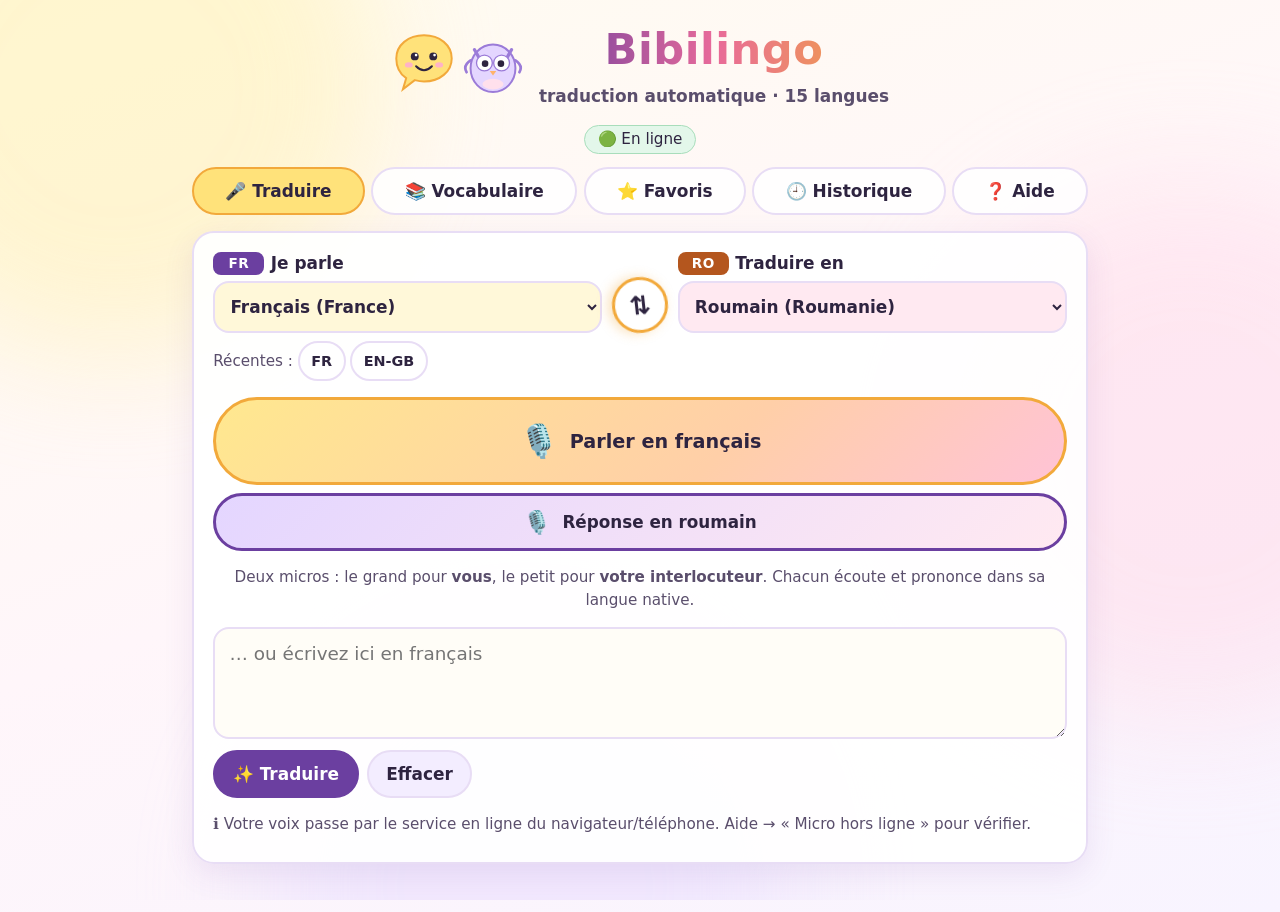
==== commit 473163cc: "Micro à deux langues (entrée + sortie) en voix native, pour les 15 langues Deux micros : le grand éc" ====
--- a/web/index.html
+++ b/web/index.html
@@ -61,6 +61,11 @@
       <span class="mic-ico" aria-hidden="true">🎙️</span>
       <span id="mic-label">Appuyer et parler</span>
     </button>
+    <button id="mic-tgt" class="mic mic-sec" type="button">
+      <span class="mic-ico" aria-hidden="true">🎙️</span>
+      <span id="mic-tgt-label">Réponse</span>
+    </button>
+    <p class="hint hint-mic">Deux micros : le grand pour <strong>vous</strong>, le petit pour <strong>votre interlocuteur</strong>. Chacun écoute et prononce dans sa langue native.</p>
     <label for="text" class="sr-only">Texte à traduire</label>
     <textarea id="text" rows="3" maxlength="1000" placeholder="… ou écrivez votre phrase ici"></textarea>
     <div class="row">
@@ -160,6 +165,10 @@
     <button id="probe-sr" class="btn" type="button">🎙️ Micro hors ligne pour la langue parlée : vérifier / installer</button>
     <button id="forget-mic" class="btn" type="button">Retirer mon accord pour le micro en ligne</button>
   </div>
+  <h3>Micro et voix, dans les 15 langues</h3>
+  <p class="hint">Le <strong>grand micro</strong> écoute dans la langue « Je parle » ; le <strong>petit micro</strong> écoute dans la langue « Traduire en ». Chaque langue est reconnue et prononcée avec la voix native du pays (Microsoft sur Windows, Google sur Android, Apple sur iPhone). État langue par langue sur cet appareil :</p>
+  <ul id="langtable" class="voices"></ul>
+  <p class="hint">💡 <strong>ElevenLabs</strong> : non inclus. C'est un service <strong>payant</strong> qui envoie le texte sur ses serveurs — contraire au fonctionnement <strong>hors ligne et privé</strong> de Bibilingo. Les voix natives Microsoft / Google / Apple ci-dessus sont gratuites, hors ligne et prononcées par des locuteurs natifs.</p>
   <h3>Voix natives (une par langue et par pays)</h3>
   <p class="hint">Bibilingo choisit la voix du bon pays (ex. espagnol d'Argentine, portugais du Portugal). Vous pouvez en choisir une autre et la tester.</p>
   <ul id="voices" class="voices"></ul>
--- a/web/styles.css
+++ b/web/styles.css
@@ -64,6 +64,9 @@
 .mic-ico{font-size:2rem;position:relative;z-index:1}
 .mic #mic-label{position:relative;z-index:1}
 .mic[aria-pressed="true"]{background:linear-gradient(135deg,#FFC3D6,#E4D6FF);border-color:var(--mauve-fort)}
+.mic.mic-sec{min-height:58px;font-size:1.05rem;background:linear-gradient(135deg,#E4D6FF,#FFE9F1);border-color:var(--mauve-fort);margin-top:-.2rem}
+.mic.mic-sec .mic-ico{font-size:1.4rem}
+.hint-mic{text-align:center;margin:.1rem 0 .2rem}
 .rings{position:absolute;inset:0;display:grid;place-items:center;pointer-events:none}
 .rings i{position:absolute;width:60px;height:60px;border-radius:50%;border:3px solid rgba(107,63,160,.45);opacity:0}
 textarea,.search{width:100%;border-radius:16px;border:2px solid var(--bord);padding:.7rem .9rem;background:#FFFDF7;resize:vertical;font-size:1.15rem}
@@ -165,3 +168,5 @@
 }
 @media (max-width:560px) and (prefers-reduced-motion:no-preference){.swap.spin{animation:spin90 .45s ease}@keyframes spin90{from{transform:rotate(90deg)}to{transform:rotate(270deg)}}}
 @media (forced-colors:active){.btn,.tab,.pill,.mic,.swap,.chip{border:2px solid ButtonText}}
+
+.voices .lt-name{font-weight:700;margin:0}
